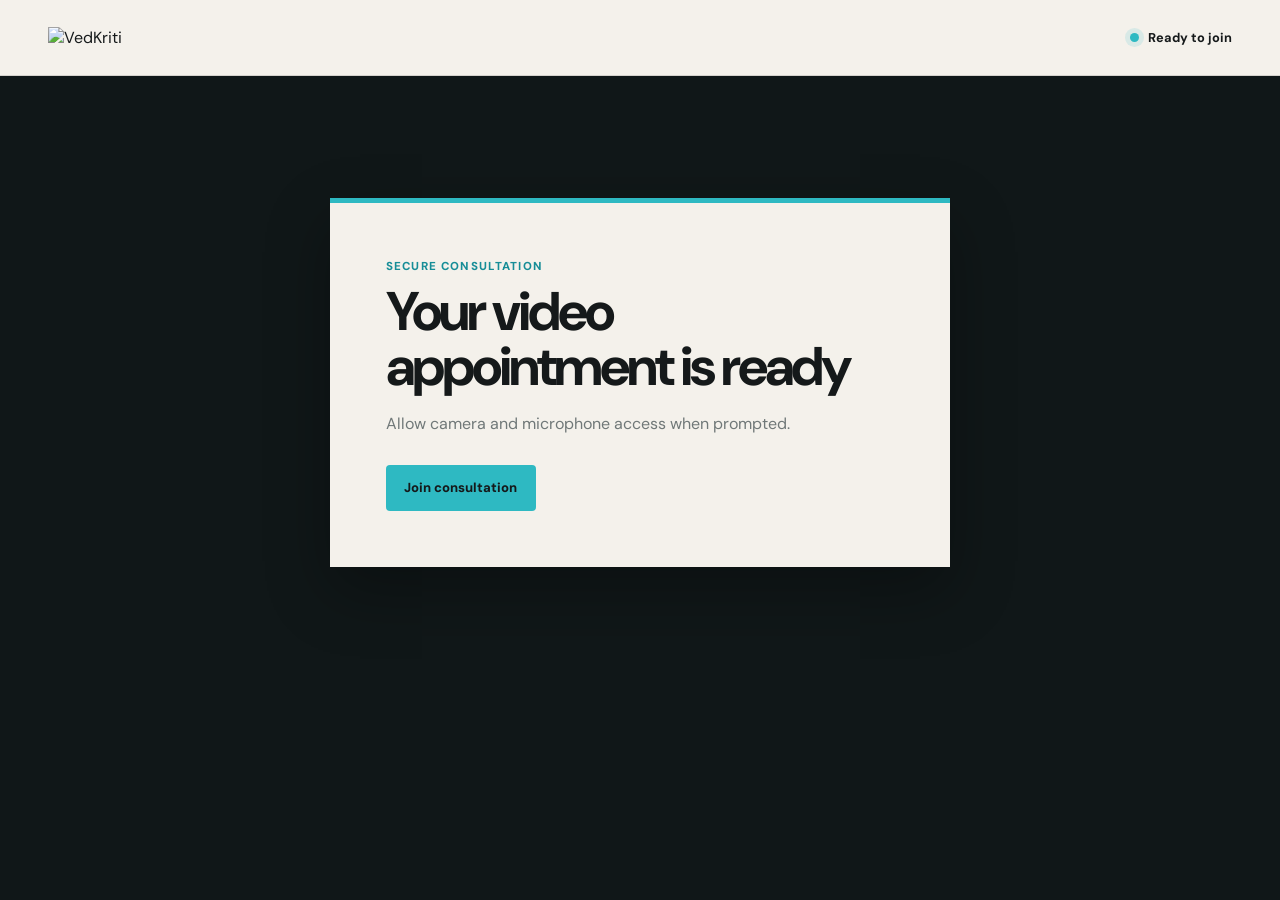
==== conference/index.html @ bef70489 "Patient and Doctor dashboard done and dusted" ====
<!DOCTYPE html>
<html lang="en">
<head>
    <meta charset="UTF-8">
    <meta name="viewport" content="width=device-width, initial-scale=1.0">
    <title>Video Consultation | VedKriti</title>
    <link rel="stylesheet" href="style.css">
</head>
<body>

    <header class="conference-header">
        <img src="../media/VedKriti-icon.png" alt="VedKriti">
        <div><span class="live-dot"></span><span id="room-status">Ready to join</span></div>
    </header>
    <main class="conference-main">
        <section class="conference-intro" id="join-panel">
            <p class="eyebrow">Secure consultation</p>
            <h1>Your video appointment is ready</h1>
            <p>Allow camera and microphone access when prompted.</p>
            <button id="join-btn">Join consultation</button>
        </section>
        <div id="stream-wrapper" hidden>
            <div id="video-stream"></div>
            <div id="stream-controls">
                <button id="mic-btn">Mute microphone</button>
                <button id="cam-btn">Turn camera off</button>
                <button id="leave-btn" class="danger">Leave consultation</button>
            </div>
        </div>
        <p id="conference-error" role="alert"></p>
    </main>
    
    <script src="AgoraRTC_N-4.24.5.js"></script>
    <script src="app.js"></script>
</body>
</html>
---- conference/style.css ----
@import url("https://fonts.googleapis.com/css2?family=DM+Sans:wght@400;500;600;700;800&display=swap");
:root{--ink:#15191a;--paper:#f4f1eb;--surface:#fff;--accent:#2eb9c2;--accent-light:#62d3d9;--muted:#707878;--border:rgba(255,255,255,.14);--danger:#d84a3a}
*{box-sizing:border-box;margin:0;padding:0}
[hidden]{display:none!important}
body{min-width:280px;min-height:100vh;color:#fff;background:#101718;font-family:"DM Sans",Arial,sans-serif}
.conference-header{height:76px;display:flex;align-items:center;justify-content:space-between;padding:.75rem clamp(1rem,4vw,3rem);background:var(--paper);border-bottom:1px solid rgba(21,25,26,.14);color:var(--ink)}
.conference-header img{width:125px;height:auto}
.conference-header div{display:flex;align-items:center;gap:.55rem;font-size:.8rem;font-weight:700}
.live-dot{width:9px;height:9px;background:var(--accent);border-radius:50%;box-shadow:0 0 0 5px rgba(46,185,194,.14)}
.conference-main{min-height:calc(100vh - 76px);display:grid;place-items:center;padding:clamp(1rem,3vw,2rem)}
.conference-intro{width:min(620px,100%);padding:clamp(1.5rem,5vw,3.5rem);background:var(--paper);color:var(--ink);border-top:5px solid var(--accent);box-shadow:0 24px 60px rgba(0,0,0,.3)}
.eyebrow{margin-bottom:.65rem;color:#168d97;font-size:.72rem;font-weight:800;letter-spacing:.1em;text-transform:uppercase}
.conference-intro h1{max-width:520px;font-size:clamp(2rem,6vw,3.4rem);line-height:1.02;letter-spacing:-.055em}
.conference-intro p:not(.eyebrow){margin:1rem 0 1.75rem;color:var(--muted);line-height:1.6}
button{min-height:46px;padding:.75rem 1.15rem;color:var(--ink);background:var(--accent);border:0;border-radius:4px;cursor:pointer;font:800 .82rem "DM Sans",sans-serif;transition:180ms ease}
button:hover{background:var(--accent-light);transform:translateY(-2px)}
#stream-wrapper{width:100%;height:calc(100vh - 116px);display:grid;grid-template-rows:minmax(0,1fr) auto;gap:1rem}
#video-stream{display:grid;grid-template-columns:repeat(auto-fit,minmax(min(420px,100%),1fr));gap:1rem;min-height:0}
.video-container{min-height:260px;overflow:hidden;background:#202a2c;border:1px solid var(--border);box-shadow:0 15px 35px rgba(0,0,0,.22)}
.video-player{width:100%;height:100%}
#stream-controls{display:flex;justify-content:center;flex-wrap:wrap;gap:.6rem;padding:.8rem;background:rgba(255,255,255,.06);border:1px solid var(--border);backdrop-filter:blur(12px)}
#leave-btn.danger{color:#fff;background:var(--danger)}
#conference-error{min-height:1.3rem;margin-top:.75rem;color:#ff8f83;text-align:center}
@media(max-width:650px){.conference-header{height:66px}.conference-header img{width:105px}.conference-main{min-height:calc(100vh - 66px);padding:.7rem}#stream-wrapper{height:calc(100vh - 82px)}#stream-controls{display:grid;grid-template-columns:1fr}#stream-controls button{width:100%}.video-container{min-height:220px}}
@media(prefers-reduced-motion:reduce){*{transition-duration:.01ms!important}}
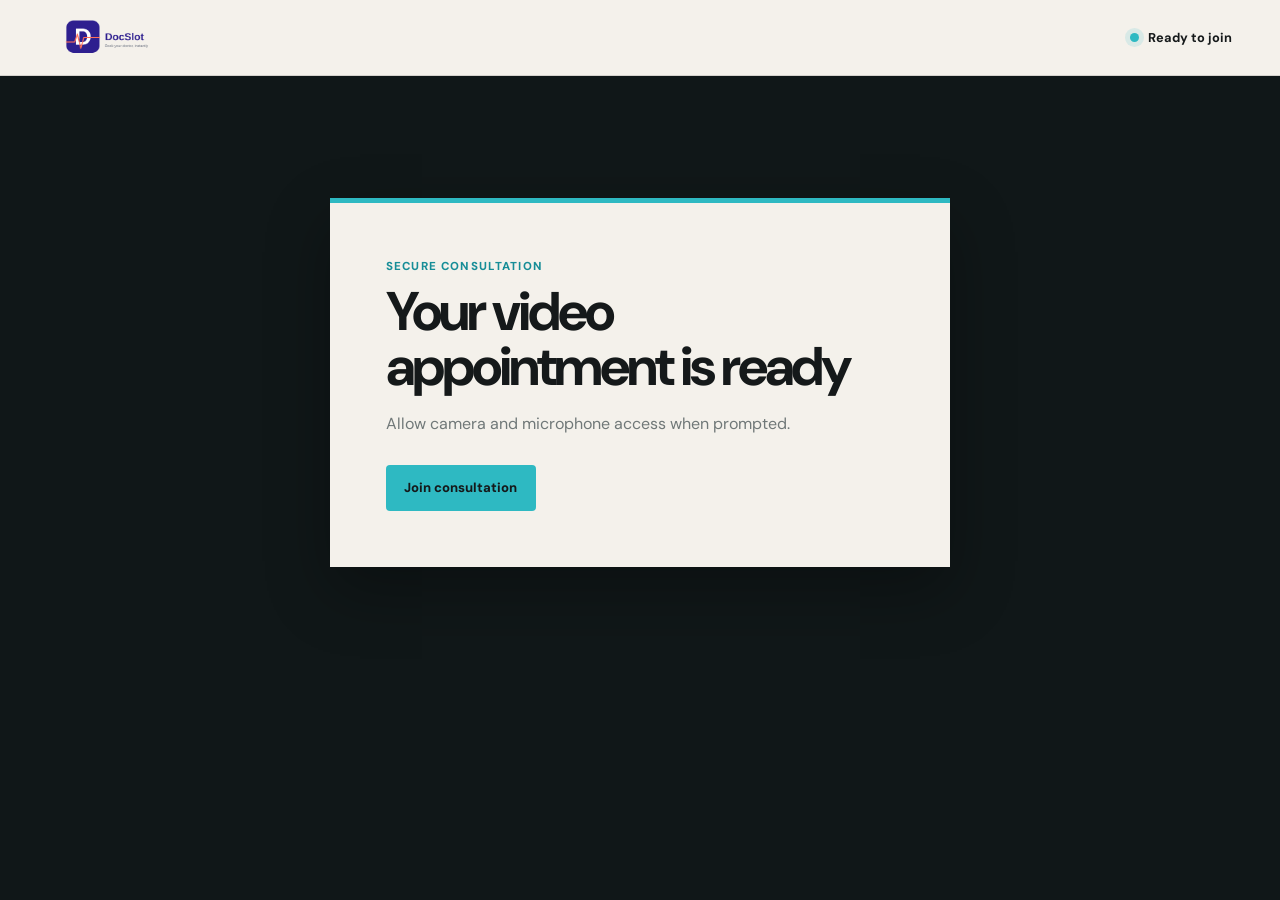
==== commit caca8201: "finalTouch" ====
--- a/conference/index.html
+++ b/conference/index.html
@@ -2,35 +2,99 @@
 <html lang="en">
 <head>
     <meta charset="UTF-8">
-    <meta name="viewport" content="width=device-width, initial-scale=1.0">
-    <title>Video Consultation | VedKriti</title>
+
+    <meta
+        name="viewport"
+        content="width=device-width, initial-scale=1.0"
+    >
+
+    <title>Video Consultation | DocSlot</title>
+
     <link rel="stylesheet" href="style.css">
 </head>
+
 <body>
 
     <header class="conference-header">
-        <img src="../media/VedKriti-icon.png" alt="VedKriti">
-        <div><span class="live-dot"></span><span id="room-status">Ready to join</span></div>
+        <img
+            src="../media/DocSlot-icon.png"
+            alt="DocSlot"
+        >
+
+        <div class="conference-status">
+            <span class="live-dot"></span>
+            <span id="room-status">Ready to join</span>
+        </div>
     </header>
+
     <main class="conference-main">
-        <section class="conference-intro" id="join-panel">
-            <p class="eyebrow">Secure consultation</p>
-            <h1>Your video appointment is ready</h1>
-            <p>Allow camera and microphone access when prompted.</p>
-            <button id="join-btn">Join consultation</button>
+
+        <section
+            class="conference-intro"
+            id="join-panel"
+        >
+            <p class="eyebrow">
+                Secure consultation
+            </p>
+
+            <h1>
+                Your video appointment is ready
+            </h1>
+
+            <p>
+                Allow camera and microphone access when prompted.
+            </p>
+
+            <button id="join-btn">
+                Join consultation
+            </button>
         </section>
-        <div id="stream-wrapper" hidden>
+
+        <section id="stream-wrapper" hidden>
+
             <div id="video-stream"></div>
+
             <div id="stream-controls">
-                <button id="mic-btn">Mute microphone</button>
-                <button id="cam-btn">Turn camera off</button>
-                <button id="leave-btn" class="danger">Leave consultation</button>
+                <button id="mic-btn">
+                    Mute microphone
+                </button>
+
+                <button id="cam-btn">
+                    Turn camera off
+                </button>
+
+                <button id="workflow-start-btn" style="background-color: #28a745; color: white;">
+                    Start Consultation
+                </button>
+                
+                <label id="workflow-upload-btn" class="button" style="display: none; cursor:pointer; background-color: #007bff; color: white; padding: 10px; border-radius: 4px; text-align: center;">
+                    Send Report
+                    <input type="file" id="workflow-upload-input" accept="image/*" capture="environment" hidden>
+                </label>
+
+                <button id="workflow-end-btn" style="display: none; background-color: #dc3545; color: white;">
+                    End Consultation
+                </button>
+
+                <button
+                    id="leave-btn"
+                    class="danger"
+                >
+                    Leave consultation
+                </button>
             </div>
-        </div>
-        <p id="conference-error" role="alert"></p>
+
+        </section>
+
+        <p
+            id="conference-error"
+            role="alert"
+        ></p>
+
     </main>
-    
+
     <script src="AgoraRTC_N-4.24.5.js"></script>
-    <script src="app.js"></script>
+    <script type="module" src="app.js"></script>
+
 </body>
 </html>
--- a/conference/style.css
+++ b/conference/style.css
@@ -1,25 +1,302 @@
-@import url("https://fonts.googleapis.com/css2?family=DM+Sans:wght@400;500;600;700;800&display=swap");
-:root{--ink:#15191a;--paper:#f4f1eb;--surface:#fff;--accent:#2eb9c2;--accent-light:#62d3d9;--muted:#707878;--border:rgba(255,255,255,.14);--danger:#d84a3a}
-*{box-sizing:border-box;margin:0;padding:0}
-[hidden]{display:none!important}
-body{min-width:280px;min-height:100vh;color:#fff;background:#101718;font-family:"DM Sans",Arial,sans-serif}
-.conference-header{height:76px;display:flex;align-items:center;justify-content:space-between;padding:.75rem clamp(1rem,4vw,3rem);background:var(--paper);border-bottom:1px solid rgba(21,25,26,.14);color:var(--ink)}
-.conference-header img{width:125px;height:auto}
-.conference-header div{display:flex;align-items:center;gap:.55rem;font-size:.8rem;font-weight:700}
-.live-dot{width:9px;height:9px;background:var(--accent);border-radius:50%;box-shadow:0 0 0 5px rgba(46,185,194,.14)}
-.conference-main{min-height:calc(100vh - 76px);display:grid;place-items:center;padding:clamp(1rem,3vw,2rem)}
-.conference-intro{width:min(620px,100%);padding:clamp(1.5rem,5vw,3.5rem);background:var(--paper);color:var(--ink);border-top:5px solid var(--accent);box-shadow:0 24px 60px rgba(0,0,0,.3)}
-.eyebrow{margin-bottom:.65rem;color:#168d97;font-size:.72rem;font-weight:800;letter-spacing:.1em;text-transform:uppercase}
-.conference-intro h1{max-width:520px;font-size:clamp(2rem,6vw,3.4rem);line-height:1.02;letter-spacing:-.055em}
-.conference-intro p:not(.eyebrow){margin:1rem 0 1.75rem;color:var(--muted);line-height:1.6}
-button{min-height:46px;padding:.75rem 1.15rem;color:var(--ink);background:var(--accent);border:0;border-radius:4px;cursor:pointer;font:800 .82rem "DM Sans",sans-serif;transition:180ms ease}
-button:hover{background:var(--accent-light);transform:translateY(-2px)}
-#stream-wrapper{width:100%;height:calc(100vh - 116px);display:grid;grid-template-rows:minmax(0,1fr) auto;gap:1rem}
-#video-stream{display:grid;grid-template-columns:repeat(auto-fit,minmax(min(420px,100%),1fr));gap:1rem;min-height:0}
-.video-container{min-height:260px;overflow:hidden;background:#202a2c;border:1px solid var(--border);box-shadow:0 15px 35px rgba(0,0,0,.22)}
-.video-player{width:100%;height:100%}
-#stream-controls{display:flex;justify-content:center;flex-wrap:wrap;gap:.6rem;padding:.8rem;background:rgba(255,255,255,.06);border:1px solid var(--border);backdrop-filter:blur(12px)}
-#leave-btn.danger{color:#fff;background:var(--danger)}
-#conference-error{min-height:1.3rem;margin-top:.75rem;color:#ff8f83;text-align:center}
-@media(max-width:650px){.conference-header{height:66px}.conference-header img{width:105px}.conference-main{min-height:calc(100vh - 66px);padding:.7rem}#stream-wrapper{height:calc(100vh - 82px)}#stream-controls{display:grid;grid-template-columns:1fr}#stream-controls button{width:100%}.video-container{min-height:220px}}
-@media(prefers-reduced-motion:reduce){*{transition-duration:.01ms!important}}+@import url(
+    "https://fonts.googleapis.com/css2?family=DM+Sans:wght@400;500;600;700;800&display=swap"
+);
+
+:root {
+    --ink: #15191a;
+    --paper: #f4f1eb;
+    --accent: #2eb9c2;
+    --accent-light: #62d3d9;
+    --muted: #707878;
+    --border: rgba(255, 255, 255, 0.14);
+    --danger: #d84a3a;
+    --video-background: #050808;
+}
+
+* {
+    box-sizing: border-box;
+    margin: 0;
+    padding: 0;
+}
+
+[hidden] {
+    display: none !important;
+}
+
+body {
+    min-width: 280px;
+    min-height: 100vh;
+    color: #ffffff;
+    background: #101718;
+    font-family: "DM Sans", Arial, sans-serif;
+}
+
+/* =========================================================
+   HEADER
+========================================================= */
+
+.conference-header {
+    height: 76px;
+    display: flex;
+    align-items: center;
+    justify-content: space-between;
+    padding: 0.75rem clamp(1rem, 4vw, 3rem);
+    color: var(--ink);
+    background: var(--paper);
+    border-bottom: 1px solid rgba(21, 25, 26, 0.14);
+}
+
+.conference-header img {
+    width: 125px;
+    height: auto;
+}
+
+.conference-status {
+    display: flex;
+    align-items: center;
+    gap: 0.55rem;
+    font-size: 0.8rem;
+    font-weight: 700;
+}
+
+.live-dot {
+    width: 9px;
+    height: 9px;
+    flex-shrink: 0;
+    background: var(--accent);
+    border-radius: 50%;
+    box-shadow:
+        0 0 0 5px rgba(46, 185, 194, 0.14);
+}
+
+/* =========================================================
+   MAIN
+========================================================= */
+
+.conference-main {
+    min-height: calc(100vh - 76px);
+    display: grid;
+    place-items: center;
+    padding: clamp(1rem, 3vw, 2rem);
+}
+
+/* =========================================================
+   JOIN PANEL
+========================================================= */
+
+.conference-intro {
+    width: min(620px, 100%);
+    padding: clamp(1.5rem, 5vw, 3.5rem);
+    color: var(--ink);
+    background: var(--paper);
+    border-top: 5px solid var(--accent);
+    box-shadow:
+        0 24px 60px rgba(0, 0, 0, 0.3);
+}
+
+.eyebrow {
+    margin-bottom: 0.65rem;
+    color: #168d97;
+    font-size: 0.72rem;
+    font-weight: 800;
+    letter-spacing: 0.1em;
+    text-transform: uppercase;
+}
+
+.conference-intro h1 {
+    max-width: 520px;
+    font-size: clamp(2rem, 6vw, 3.4rem);
+    line-height: 1.02;
+    letter-spacing: -0.055em;
+}
+
+.conference-intro p:not(.eyebrow) {
+    margin: 1rem 0 1.75rem;
+    color: var(--muted);
+    line-height: 1.6;
+}
+
+/* =========================================================
+   BUTTONS
+========================================================= */
+
+button {
+    min-height: 46px;
+    padding: 0.75rem 1.15rem;
+    color: var(--ink);
+    background: var(--accent);
+    border: 0;
+    border-radius: 4px;
+    cursor: pointer;
+    font: 800 0.82rem "DM Sans", sans-serif;
+    transition:
+        background 180ms ease,
+        transform 180ms ease;
+}
+
+button:hover:not(:disabled) {
+    background: var(--accent-light);
+    transform: translateY(-2px);
+}
+
+button:disabled {
+    cursor: not-allowed;
+    opacity: 0.65;
+}
+
+/* =========================================================
+   VIDEO STREAM
+========================================================= */
+
+#stream-wrapper {
+    width: min(1500px, 100%);
+    display: grid;
+    grid-template-rows: minmax(0, 1fr) auto;
+    gap: 1rem;
+}
+
+#video-stream {
+    width: 100%;
+    display: grid;
+    grid-template-columns:
+        repeat(auto-fit, minmax(min(450px, 100%), 1fr));
+    align-items: center;
+    justify-content: center;
+    gap: 1rem;
+}
+
+/*
+ * Every participant tile maintains a 16:9 ratio.
+ */
+.video-container {
+    position: relative;
+    width: 100%;
+    aspect-ratio: 16 / 9;
+    overflow: hidden;
+    background: var(--video-background);
+    border: 1px solid var(--border);
+    box-shadow:
+        0 15px 35px rgba(0, 0, 0, 0.22);
+}
+
+.video-player {
+    position: absolute;
+    inset: 0;
+    width: 100%;
+    height: 100%;
+    overflow: hidden;
+    background: var(--video-background);
+}
+
+/*
+ * Agora creates additional div and video elements.
+ */
+.video-player > div {
+    width: 100% !important;
+    height: 100% !important;
+}
+
+.video-player video {
+    width: 100% !important;
+    height: 100% !important;
+    object-fit: contain !important;
+    background: var(--video-background);
+}
+
+/* =========================================================
+   CONTROLS
+========================================================= */
+
+#stream-controls {
+    display: flex;
+    justify-content: center;
+    flex-wrap: wrap;
+    gap: 0.6rem;
+    padding: 0.8rem;
+    background: rgba(255, 255, 255, 0.06);
+    border: 1px solid var(--border);
+    backdrop-filter: blur(12px);
+}
+
+#leave-btn.danger {
+    color: #ffffff;
+    background: var(--danger);
+}
+
+#leave-btn.danger:hover:not(:disabled) {
+    background: #eb5948;
+}
+
+#conference-error {
+    min-height: 1.3rem;
+    margin-top: 0.75rem;
+    color: #ff8f83;
+    text-align: center;
+}
+
+/* =========================================================
+   TABLET
+========================================================= */
+
+@media (max-width: 1000px) {
+    #video-stream {
+        grid-template-columns: 1fr;
+    }
+
+    .video-container {
+        width: min(900px, 100%);
+        margin-inline: auto;
+    }
+}
+
+/* =========================================================
+   MOBILE
+========================================================= */
+
+@media (max-width: 650px) {
+    .conference-header {
+        height: 66px;
+        padding-inline: 0.8rem;
+    }
+
+    .conference-header img {
+        width: 105px;
+    }
+
+    .conference-status {
+        font-size: 0.72rem;
+    }
+
+    .conference-main {
+        min-height: calc(100vh - 66px);
+        padding: 0.7rem;
+    }
+
+    #stream-wrapper {
+        width: 100%;
+    }
+
+    #video-stream {
+        grid-template-columns: 1fr;
+    }
+
+    .video-container {
+        width: 100%;
+        aspect-ratio: 16 / 9;
+    }
+
+    #stream-controls {
+        display: grid;
+        grid-template-columns: 1fr;
+    }
+
+    #stream-controls button {
+        width: 100%;
+    }
+}
+
+@media (prefers-reduced-motion: reduce) {
+    * {
+        transition-duration: 0.01ms !important;
+    }
+}
